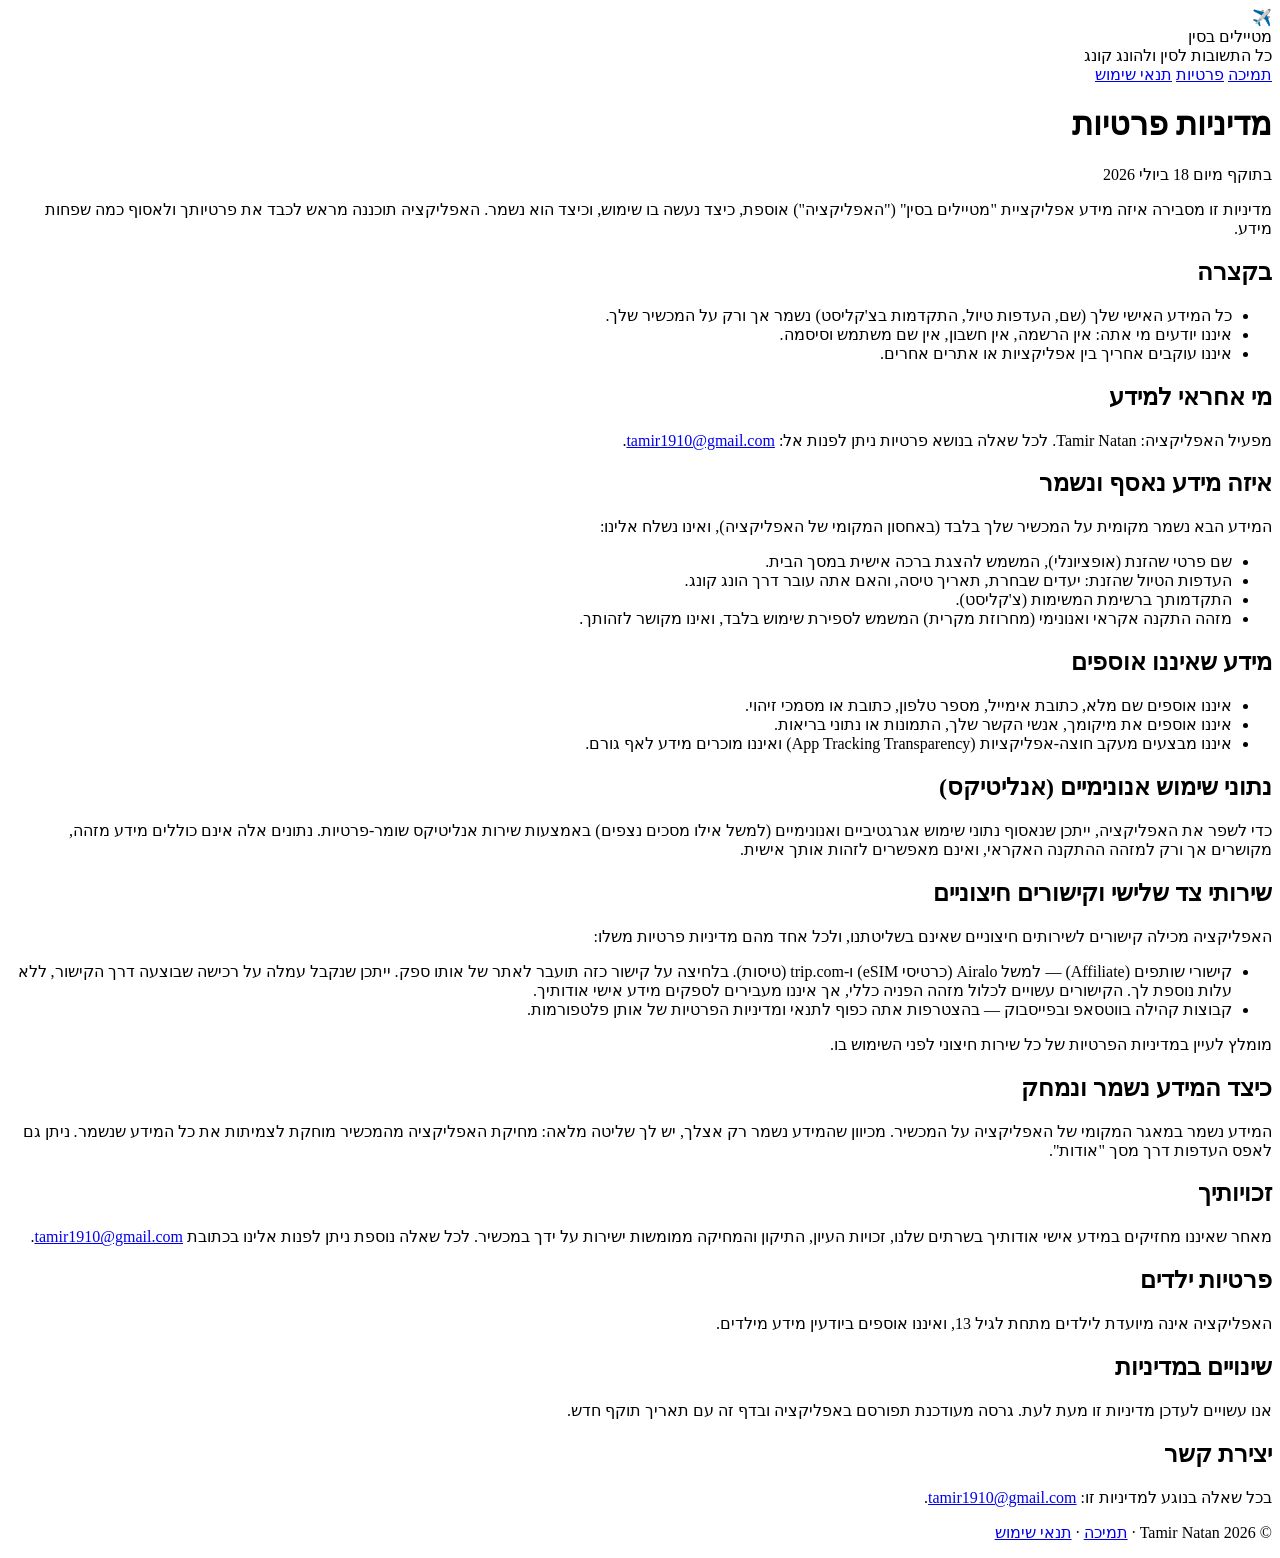
==== privacy.html @ 08089fe1 "Create privacy.html" ====
<!DOCTYPE html>
<html lang="he" dir="rtl">
<head>
<meta charset="utf-8">
<meta name="viewport" content="width=device-width, initial-scale=1">
<title>מדיניות פרטיות — מטיילים בסין</title>
<meta name="description" content="מדיניות הפרטיות של אפליקציית מטיילים בסין. כל המידע האישי נשמר על המכשיר בלבד, ללא הרשמה וללא מעקב.">
<link rel="preconnect" href="https://fonts.googleapis.com">
<link rel="preconnect" href="https://fonts.gstatic.com" crossorigin>
<link href="https://fonts.googleapis.com/css2?family=Heebo:wght@400;500;600;700&display=swap&subset=hebrew,latin" rel="stylesheet">
<link rel="stylesheet" href="style.css">
</head>
<body>

<header class="site">
  <div class="wrap">
    <div class="mark">✈️</div>
    <div>
      <div class="brand-name">מטיילים בסין</div>
      <div class="brand-sub">כל התשובות לסין ולהונג קונג</div>
    </div>
    <nav class="site">
      <a href="index.html">תמיכה</a>
      <a href="privacy.html" aria-current="page">פרטיות</a>
      <a href="terms.html">תנאי שימוש</a>
    </nav>
  </div>
</header>

<main class="wrap">

  <h1>מדיניות פרטיות</h1>
  <div class="effective">בתוקף מיום 18 ביולי 2026</div>

  <p class="lead">מדיניות זו מסבירה איזה מידע אפליקציית "מטיילים בסין" ("האפליקציה") אוספת, כיצד נעשה בו שימוש, וכיצד הוא נשמר. האפליקציה תוכננה מראש לכבד את פרטיותך ולאסוף כמה שפחות מידע.</p>

  <h2>בקצרה</h2>
  <ul>
    <li>כל המידע האישי שלך (שם, העדפות טיול, התקדמות בצ'קליסט) נשמר אך ורק על המכשיר שלך.</li>
    <li>איננו יודעים מי אתה: אין הרשמה, אין חשבון, אין שם משתמש וסיסמה.</li>
    <li>איננו עוקבים אחריך בין אפליקציות או אתרים אחרים.</li>
  </ul>

  <h2>מי אחראי למידע</h2>
  <p>מפעיל האפליקציה: Tamir Natan. לכל שאלה בנושא פרטיות ניתן לפנות אל: <a href="mailto:tamir1910@gmail.com">tamir1910@gmail.com</a>.</p>

  <h2>איזה מידע נאסף ונשמר</h2>
  <p>המידע הבא נשמר מקומית על המכשיר שלך בלבד (באחסון המקומי של האפליקציה), ואינו נשלח אלינו:</p>
  <ul>
    <li>שם פרטי שהזנת (אופציונלי), המשמש להצגת ברכה אישית במסך הבית.</li>
    <li>העדפות הטיול שהזנת: יעדים שבחרת, תאריך טיסה, והאם אתה עובר דרך הונג קונג.</li>
    <li>התקדמותך ברשימת המשימות (צ'קליסט).</li>
    <li>מזהה התקנה אקראי ואנונימי (מחרוזת מקרית) המשמש לספירת שימוש בלבד, ואינו מקושר לזהותך.</li>
  </ul>

  <h2>מידע שאיננו אוספים</h2>
  <ul>
    <li>איננו אוספים שם מלא, כתובת אימייל, מספר טלפון, כתובת או מסמכי זיהוי.</li>
    <li>איננו אוספים את מיקומך, אנשי הקשר שלך, התמונות או נתוני בריאות.</li>
    <li>איננו מבצעים מעקב חוצה-אפליקציות (App Tracking Transparency) ואיננו מוכרים מידע לאף גורם.</li>
  </ul>

  <h2>נתוני שימוש אנונימיים (אנליטיקס)</h2>
  <p>כדי לשפר את האפליקציה, ייתכן שנאסוף נתוני שימוש אגרגטיביים ואנונימיים (למשל אילו מסכים נצפים) באמצעות שירות אנליטיקס שומר-פרטיות. נתונים אלה אינם כוללים מידע מזהה, מקושרים אך ורק למזהה ההתקנה האקראי, ואינם מאפשרים לזהות אותך אישית.</p>

  <h2>שירותי צד שלישי וקישורים חיצוניים</h2>
  <p>האפליקציה מכילה קישורים לשירותים חיצוניים שאינם בשליטתנו, ולכל אחד מהם מדיניות פרטיות משלו:</p>
  <ul>
    <li>קישורי שותפים (Affiliate) — למשל Airalo (כרטיסי eSIM) ו-trip.com (טיסות). בלחיצה על קישור כזה תועבר לאתר של אותו ספק. ייתכן שנקבל עמלה על רכישה שבוצעה דרך הקישור, ללא עלות נוספת לך. הקישורים עשויים לכלול מזהה הפניה כללי, אך איננו מעבירים לספקים מידע אישי אודותיך.</li>
    <li>קבוצות קהילה בווטסאפ ובפייסבוק — בהצטרפות אתה כפוף לתנאי ומדיניות הפרטיות של אותן פלטפורמות.</li>
  </ul>
  <p>מומלץ לעיין במדיניות הפרטיות של כל שירות חיצוני לפני השימוש בו.</p>

  <h2>כיצד המידע נשמר ונמחק</h2>
  <p>המידע נשמר במאגר המקומי של האפליקציה על המכשיר. מכיוון שהמידע נשמר רק אצלך, יש לך שליטה מלאה: מחיקת האפליקציה מהמכשיר מוחקת לצמיתות את כל המידע שנשמר. ניתן גם לאפס העדפות דרך מסך "אודות".</p>

  <h2>זכויותיך</h2>
  <p>מאחר שאיננו מחזיקים במידע אישי אודותיך בשרתים שלנו, זכויות העיון, התיקון והמחיקה ממומשות ישירות על ידך במכשיר. לכל שאלה נוספת ניתן לפנות אלינו בכתובת <a href="mailto:tamir1910@gmail.com">tamir1910@gmail.com</a>.</p>

  <h2>פרטיות ילדים</h2>
  <p>האפליקציה אינה מיועדת לילדים מתחת לגיל 13, ואיננו אוספים ביודעין מידע מילדים.</p>

  <h2>שינויים במדיניות</h2>
  <p>אנו עשויים לעדכן מדיניות זו מעת לעת. גרסה מעודכנת תפורסם באפליקציה ובדף זה עם תאריך תוקף חדש.</p>

  <h2>יצירת קשר</h2>
  <p>בכל שאלה בנוגע למדיניות זו: <a href="mailto:tamir1910@gmail.com">tamir1910@gmail.com</a>.</p>

  <footer class="site">
    <p>© <span id="y">2026</span> Tamir Natan · <a href="index.html">תמיכה</a> · <a href="terms.html">תנאי שימוש</a></p>
  </footer>

</main>

<script>document.getElementById('y').textContent = new Date().getFullYear();</script>
</body>
</html>
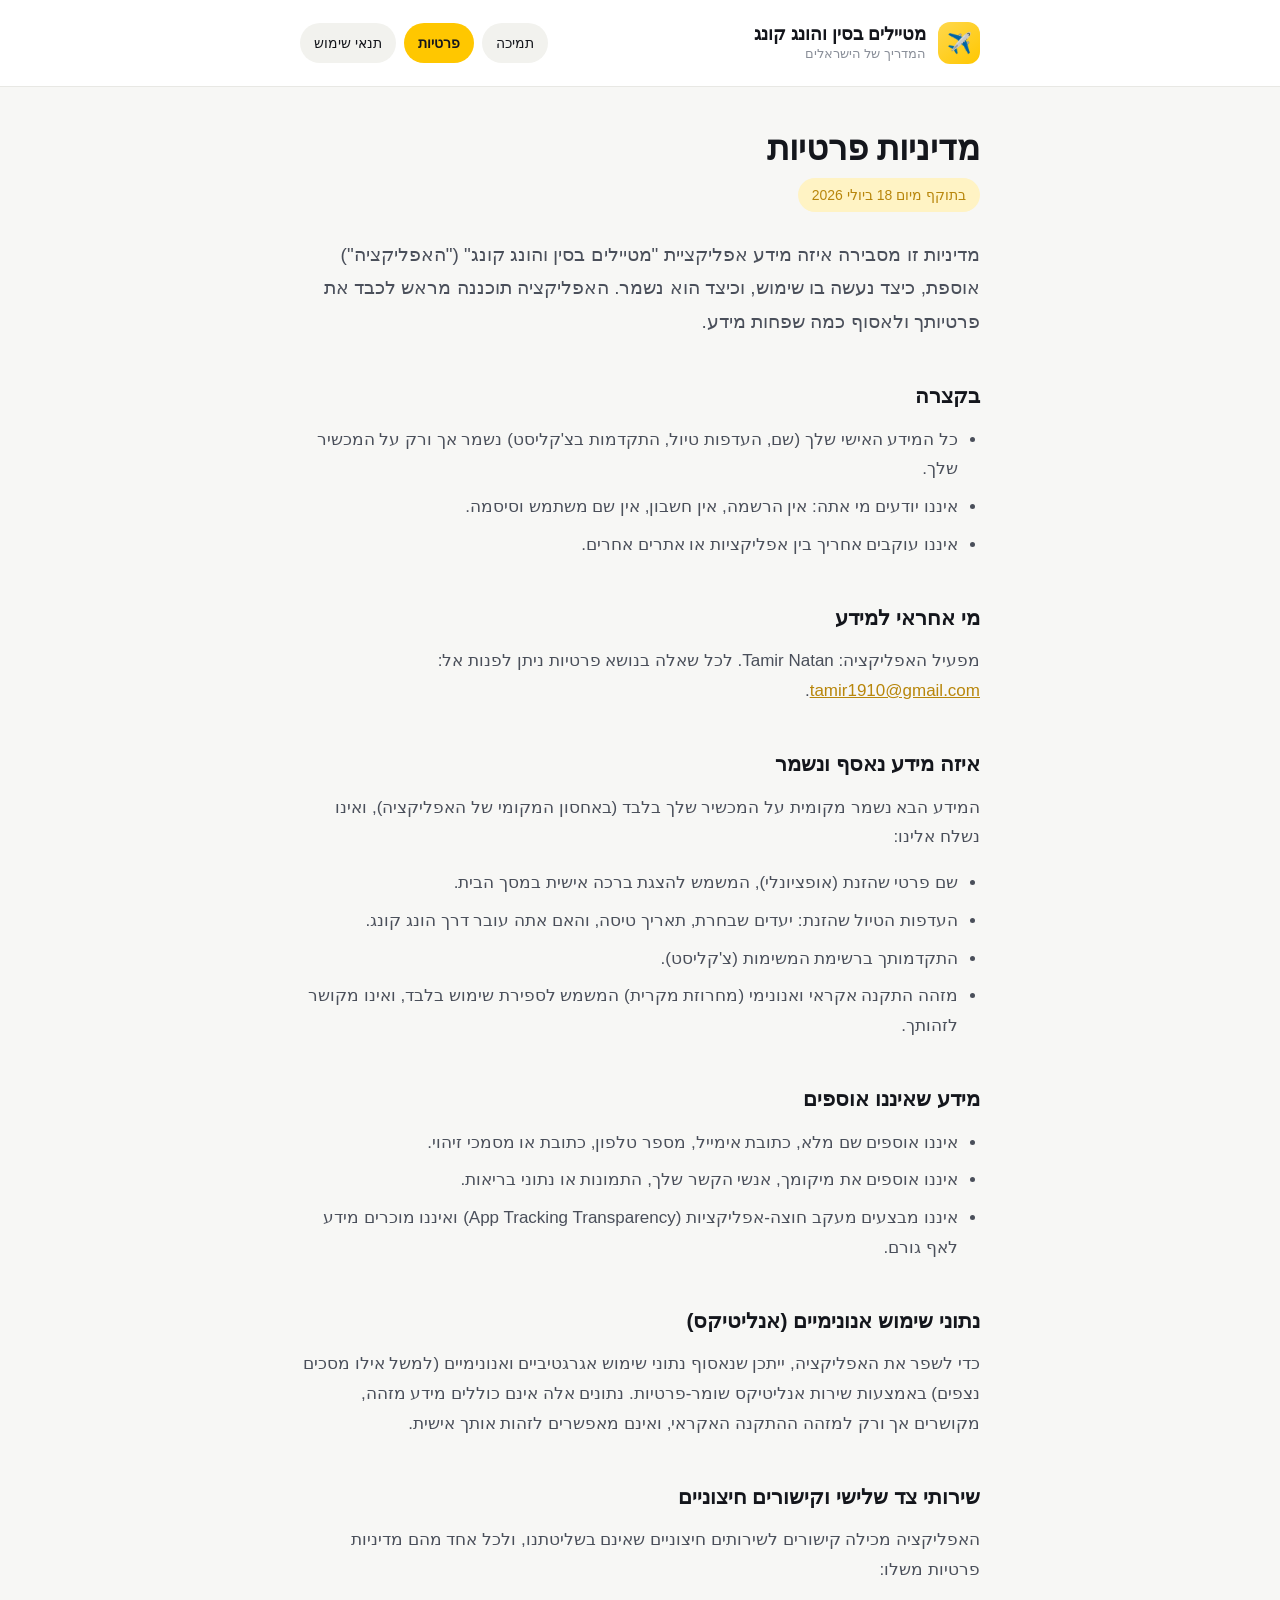
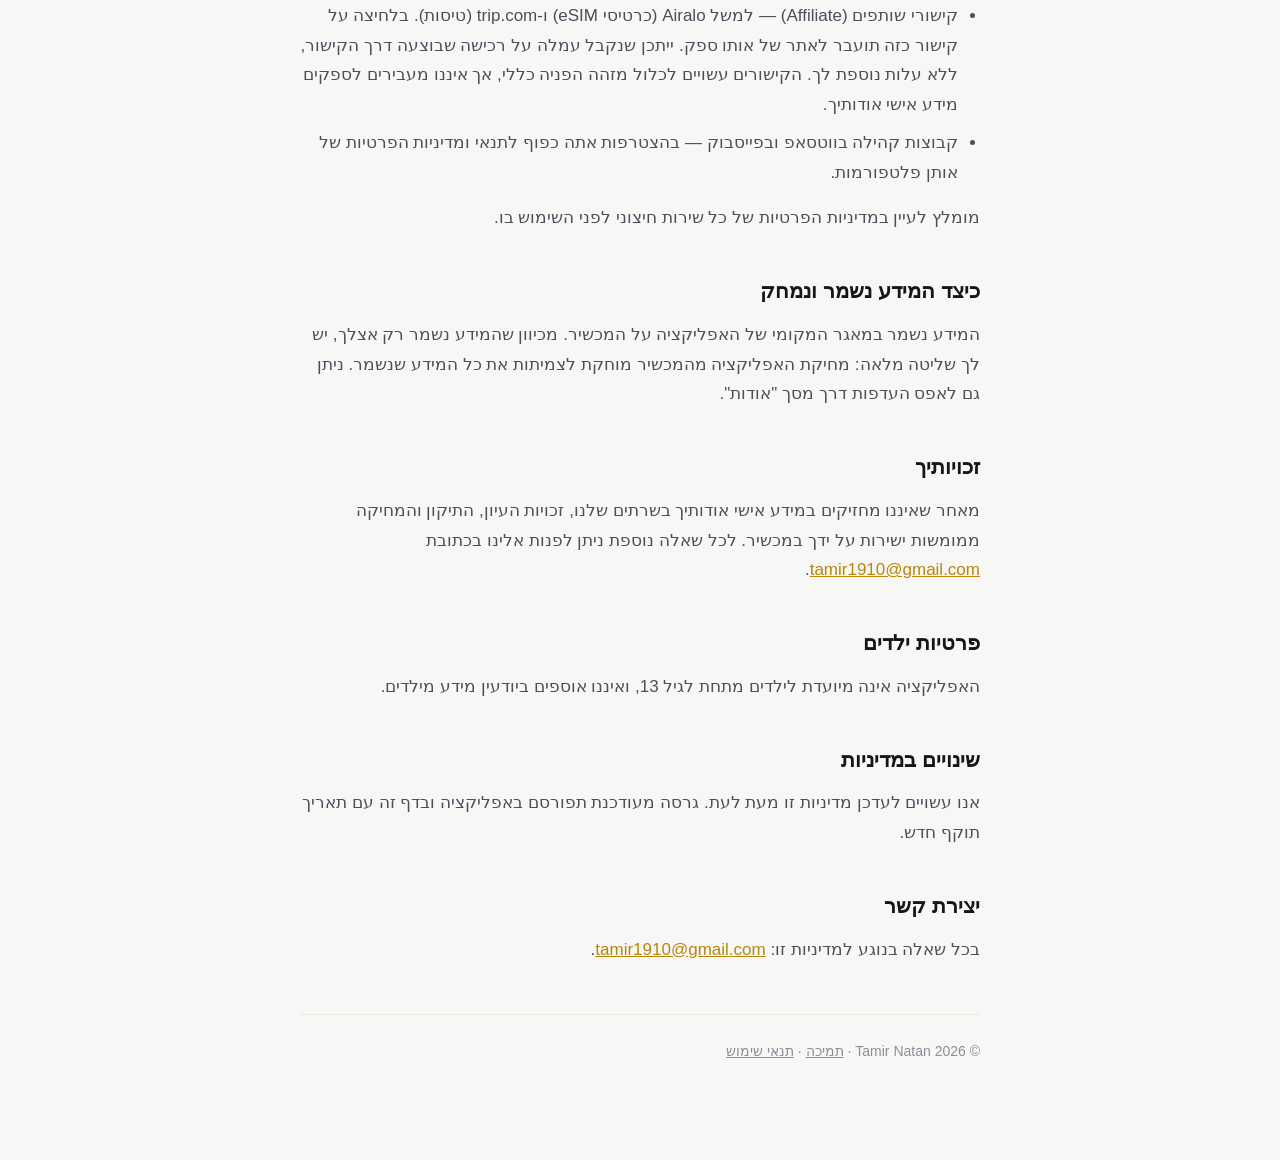
==== commit 2529400b: "Update privacy.html" ====
--- a/privacy.html
+++ b/privacy.html
@@ -3,8 +3,8 @@
 <head>
 <meta charset="utf-8">
 <meta name="viewport" content="width=device-width, initial-scale=1">
-<title>מדיניות פרטיות — מטיילים בסין</title>
-<meta name="description" content="מדיניות הפרטיות של אפליקציית מטיילים בסין. כל המידע האישי נשמר על המכשיר בלבד, ללא הרשמה וללא מעקב.">
+<title>מדיניות פרטיות — מטיילים בסין והונג קונג</title>
+<meta name="description" content="מדיניות הפרטיות של אפליקציית מטיילים בסין והונג קונג. כל המידע האישי נשמר על המכשיר בלבד, ללא הרשמה וללא מעקב.">
 <link rel="preconnect" href="https://fonts.googleapis.com">
 <link rel="preconnect" href="https://fonts.gstatic.com" crossorigin>
 <link href="https://fonts.googleapis.com/css2?family=Heebo:wght@400;500;600;700&display=swap&subset=hebrew,latin" rel="stylesheet">
@@ -16,8 +16,8 @@
   <div class="wrap">
     <div class="mark">✈️</div>
     <div>
-      <div class="brand-name">מטיילים בסין</div>
-      <div class="brand-sub">כל התשובות לסין ולהונג קונג</div>
+      <div class="brand-name">מטיילים בסין והונג קונג</div>
+      <div class="brand-sub">המדריך של הישראלים</div>
     </div>
     <nav class="site">
       <a href="index.html">תמיכה</a>
@@ -32,7 +32,7 @@
   <h1>מדיניות פרטיות</h1>
   <div class="effective">בתוקף מיום 18 ביולי 2026</div>
 
-  <p class="lead">מדיניות זו מסבירה איזה מידע אפליקציית "מטיילים בסין" ("האפליקציה") אוספת, כיצד נעשה בו שימוש, וכיצד הוא נשמר. האפליקציה תוכננה מראש לכבד את פרטיותך ולאסוף כמה שפחות מידע.</p>
+  <p class="lead">מדיניות זו מסבירה איזה מידע אפליקציית "מטיילים בסין והונג קונג" ("האפליקציה") אוספת, כיצד נעשה בו שימוש, וכיצד הוא נשמר. האפליקציה תוכננה מראש לכבד את פרטיותך ולאסוף כמה שפחות מידע.</p>
 
   <h2>בקצרה</h2>
   <ul>
--- a/style.css
+++ b/style.css
@@ -0,0 +1,183 @@
+/* מטיילים בסין — עיצוב הדפים הציבוריים (תואם לשפת העיצוב של האפליקציה) */
+
+:root {
+  --bg: #f7f7f5;
+  --surface: #ffffff;
+  --accent: #ffc700;
+  --accent-dark: #b8860b;
+  --accent-soft: #fff3c4;
+  --text: #14161c;
+  --text-body: #4a4f5a;
+  --text-muted: #8a8f99;
+  --border: #e8e8e4;
+  --radius: 18px;
+}
+
+* { box-sizing: border-box; }
+
+html { -webkit-text-size-adjust: 100%; }
+
+body {
+  margin: 0;
+  padding: 0;
+  direction: rtl;
+  font-family: "Heebo", -apple-system, BlinkMacSystemFont, "Segoe UI", sans-serif;
+  background: var(--bg);
+  color: var(--text-body);
+  line-height: 1.75;
+  font-size: 17px;
+}
+
+.wrap {
+  max-width: 720px;
+  margin: 0 auto;
+  padding: 0 20px 80px;
+}
+
+/* ---------- Header ---------- */
+
+header.site {
+  background: var(--surface);
+  border-bottom: 1px solid var(--border);
+  margin-bottom: 40px;
+}
+
+header.site .wrap {
+  padding-top: 22px;
+  padding-bottom: 22px;
+  display: flex;
+  align-items: center;
+  gap: 12px;
+  flex-wrap: wrap;
+}
+
+.mark {
+  width: 42px;
+  height: 42px;
+  border-radius: 12px;
+  background: linear-gradient(140deg, #ffd84d, var(--accent));
+  display: grid;
+  place-items: center;
+  font-size: 20px;
+  flex: none;
+}
+
+.brand-name {
+  font-weight: 700;
+  font-size: 18px;
+  color: var(--text);
+  line-height: 1.3;
+}
+
+.brand-sub {
+  font-size: 13px;
+  color: var(--text-muted);
+  line-height: 1.3;
+}
+
+nav.site {
+  margin-inline-start: auto;
+  display: flex;
+  gap: 8px;
+  flex-wrap: wrap;
+}
+
+nav.site a {
+  font-size: 14px;
+  color: var(--text);
+  text-decoration: none;
+  padding: 8px 14px;
+  border-radius: 999px;
+  background: #f2f2ee;
+  white-space: nowrap;
+}
+
+nav.site a:hover { background: var(--accent-soft); }
+nav.site a[aria-current="page"] {
+  background: var(--accent);
+  font-weight: 600;
+}
+
+/* ---------- Typography ---------- */
+
+h1 {
+  font-size: 34px;
+  line-height: 1.25;
+  color: var(--text);
+  margin: 0 0 8px;
+  font-weight: 700;
+}
+
+h2 {
+  font-size: 21px;
+  color: var(--text);
+  margin: 40px 0 10px;
+  font-weight: 600;
+}
+
+p { margin: 0 0 16px; }
+
+ul { margin: 0 0 16px; padding-inline-start: 22px; }
+li { margin-bottom: 8px; }
+
+a { color: var(--accent-dark); }
+
+.effective {
+  display: inline-block;
+  font-size: 14px;
+  color: var(--accent-dark);
+  background: var(--accent-soft);
+  padding: 5px 14px;
+  border-radius: 999px;
+  margin-bottom: 26px;
+}
+
+/* ---------- Cards ---------- */
+
+.card {
+  background: var(--surface);
+  border: 1px solid var(--border);
+  border-radius: var(--radius);
+  padding: 26px 28px;
+  margin-bottom: 20px;
+}
+
+.lead {
+  font-size: 19px;
+  color: var(--text-body);
+}
+
+.contact-row {
+  display: flex;
+  align-items: center;
+  gap: 12px;
+  padding: 14px 0;
+  border-bottom: 1px solid var(--border);
+}
+.contact-row:last-child { border-bottom: 0; }
+.contact-row .ico {
+  width: 36px; height: 36px; border-radius: 10px;
+  background: var(--accent-soft);
+  display: grid; place-items: center; flex: none;
+}
+.contact-row .label { font-size: 14px; color: var(--text-muted); }
+.contact-row .value { font-weight: 600; color: var(--text); }
+
+/* ---------- Footer ---------- */
+
+footer.site {
+  border-top: 1px solid var(--border);
+  margin-top: 50px;
+  padding-top: 24px;
+  font-size: 14px;
+  color: var(--text-muted);
+}
+
+footer.site a { color: var(--text-muted); }
+
+@media (max-width: 560px) {
+  body { font-size: 16px; }
+  h1 { font-size: 27px; }
+  .card { padding: 20px; }
+  nav.site { margin-inline-start: 0; width: 100%; }
+}
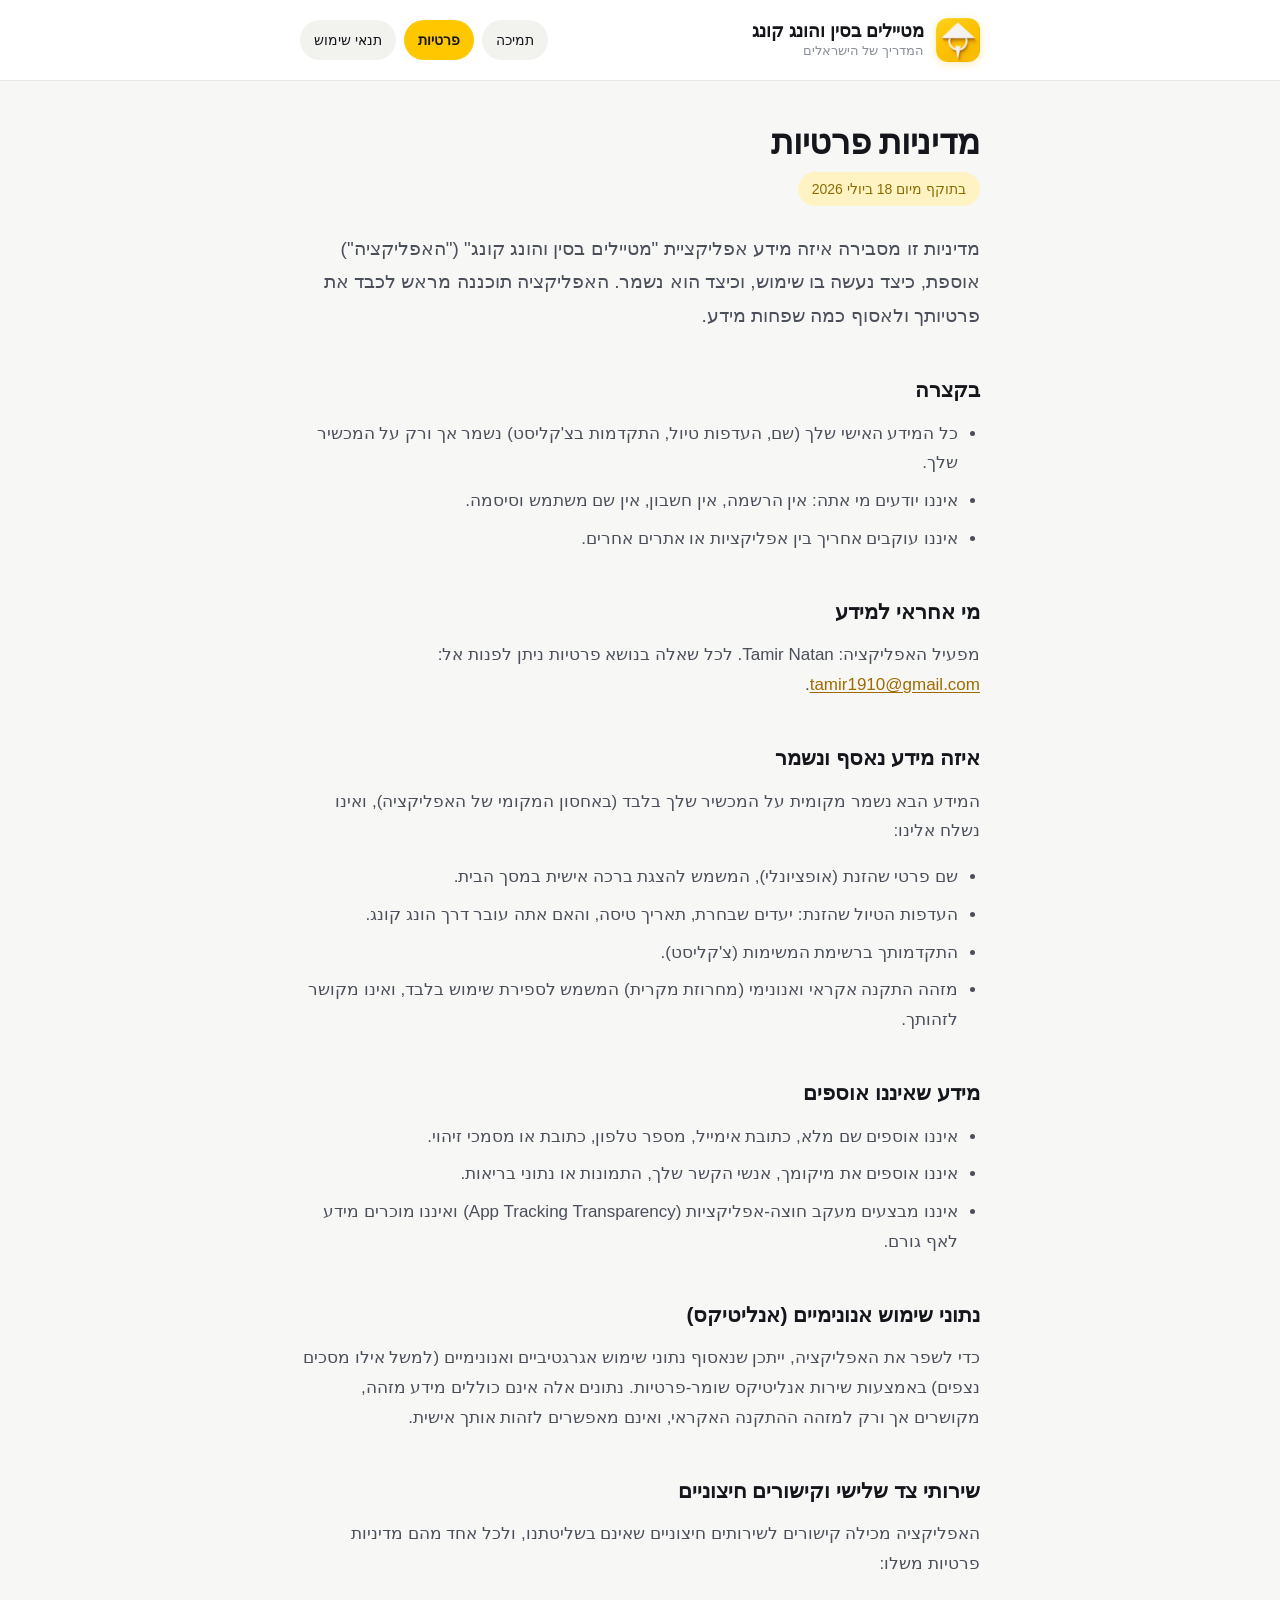
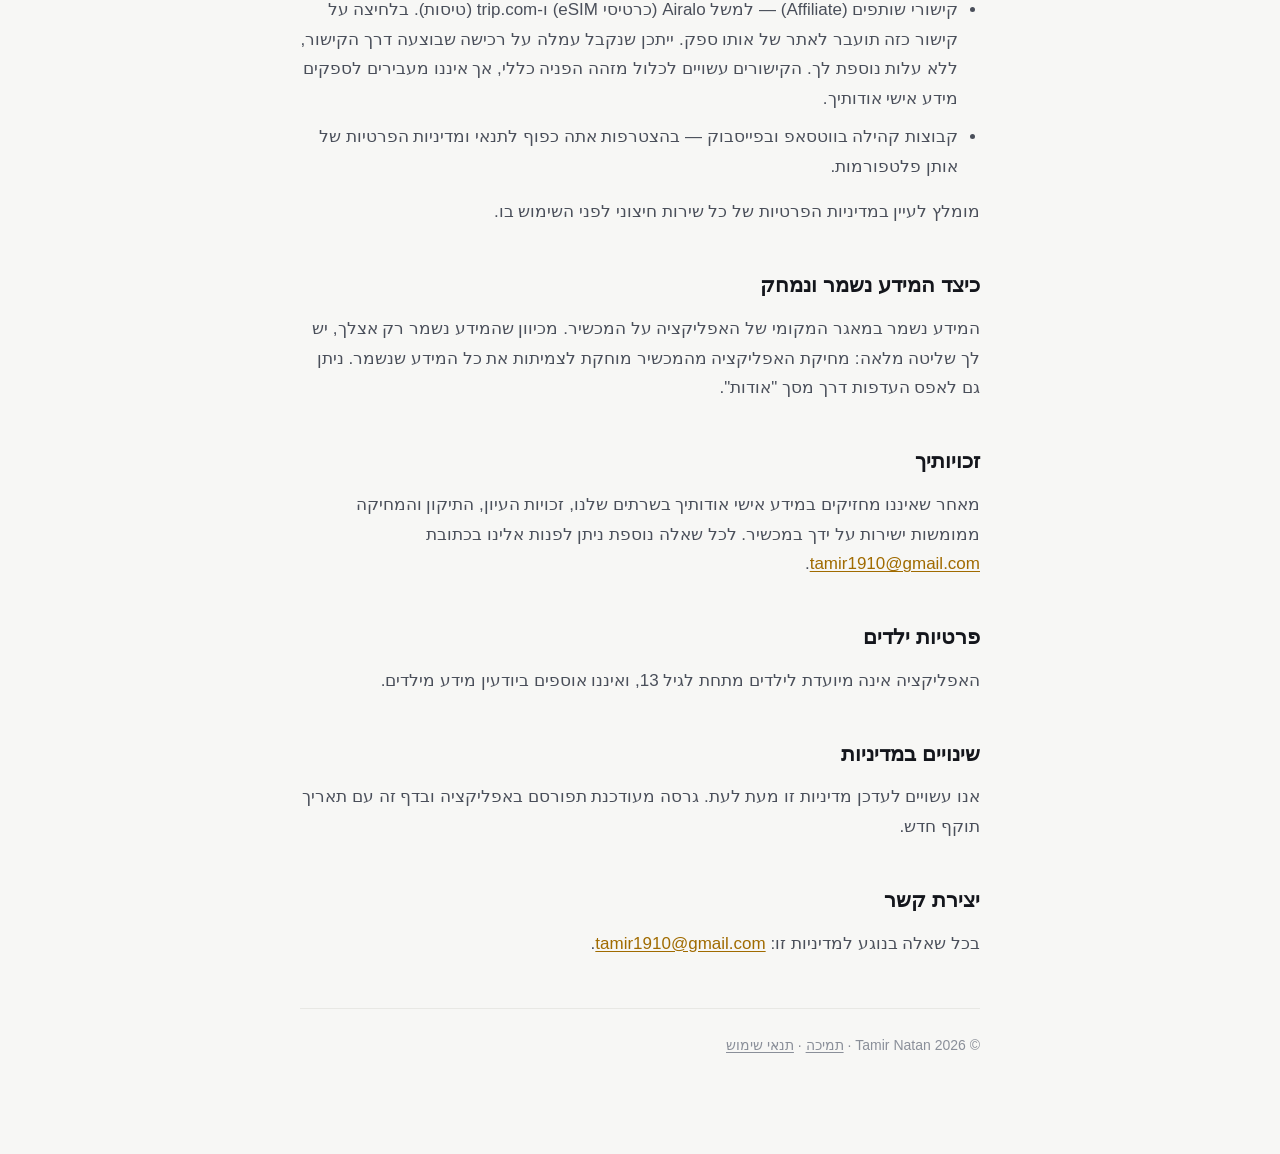
==== commit 925289e9: "Add files via upload" ====
--- a/privacy.html
+++ b/privacy.html
@@ -5,6 +5,18 @@
 <meta name="viewport" content="width=device-width, initial-scale=1">
 <title>מדיניות פרטיות — מטיילים בסין והונג קונג</title>
 <meta name="description" content="מדיניות הפרטיות של אפליקציית מטיילים בסין והונג קונג. כל המידע האישי נשמר על המכשיר בלבד, ללא הרשמה וללא מעקב.">
+<meta name="theme-color" content="#ffc700">
+
+<link rel="icon" type="image/png" href="favicon-64.png">
+<link rel="apple-touch-icon" href="apple-touch-icon.png">
+
+<meta property="og:type" content="website">
+<meta property="og:site_name" content="מטיילים בסין והונג קונג">
+<meta property="og:title" content="מדיניות פרטיות — מטיילים בסין והונג קונג">
+<meta property="og:description" content="כל המידע האישי נשמר על המכשיר בלבד — ללא הרשמה, ללא חשבון וללא מעקב.">
+<meta property="og:image" content="og-cover.png">
+<meta name="twitter:card" content="summary_large_image">
+
 <link rel="preconnect" href="https://fonts.googleapis.com">
 <link rel="preconnect" href="https://fonts.gstatic.com" crossorigin>
 <link href="https://fonts.googleapis.com/css2?family=Heebo:wght@400;500;600;700&display=swap&subset=hebrew,latin" rel="stylesheet">
@@ -14,7 +26,7 @@
 
 <header class="site">
   <div class="wrap">
-    <div class="mark">✈️</div>
+    <img class="mark" src="icon-192.png" width="44" height="44" alt="הסמל של מטיילים בסין והונג קונג">
     <div>
       <div class="brand-name">מטיילים בסין והונג קונג</div>
       <div class="brand-sub">המדריך של הישראלים</div>
--- a/style.css
+++ b/style.css
@@ -1,21 +1,43 @@
-/* מטיילים בסין — עיצוב הדפים הציבוריים (תואם לשפת העיצוב של האפליקציה) */
+/* מטיילים בסין והונג קונג — עיצוב הדפים הציבוריים (תואם לשפת העיצוב של האפליקציה) */
 
 :root {
   --bg: #f7f7f5;
   --surface: #ffffff;
+  --surface-2: #f2f2ee;
   --accent: #ffc700;
-  --accent-dark: #b8860b;
+  --accent-strong: #f5b900;
+  --accent-dark: #a06b00;
   --accent-soft: #fff3c4;
+  --accent-soft-text: #8a6d00;
   --text: #14161c;
   --text-body: #4a4f5a;
   --text-muted: #8a8f99;
   --border: #e8e8e4;
+  --shadow: 0 1px 2px rgba(20, 22, 28, .04), 0 8px 24px rgba(20, 22, 28, .05);
   --radius: 18px;
 }
 
+@media (prefers-color-scheme: dark) {
+  :root {
+    --bg: #0e0c0a;
+    --surface: #1a1712;
+    --surface-2: #24201a;
+    --accent: #ffd24d;
+    --accent-strong: #f0bc2e;
+    --accent-dark: #ffe08a;
+    --accent-soft: #3a3115;
+    --accent-soft-text: #ffe08a;
+    --text: #f5f5f2;
+    --text-body: #c9cdd6;
+    --text-muted: #8b8f98;
+    --border: #2c281f;
+    --shadow: 0 1px 2px rgba(0, 0, 0, .3), 0 10px 30px rgba(0, 0, 0, .35);
+  }
+}
+
 * { box-sizing: border-box; }
 
-html { -webkit-text-size-adjust: 100%; }
+html { -webkit-text-size-adjust: 100%; scroll-behavior: smooth; }
 
 body {
   margin: 0;
@@ -26,6 +48,7 @@
   color: var(--text-body);
   line-height: 1.75;
   font-size: 17px;
+  -webkit-font-smoothing: antialiased;
 }
 
 .wrap {
@@ -40,11 +63,16 @@
   background: var(--surface);
   border-bottom: 1px solid var(--border);
   margin-bottom: 40px;
+  position: sticky;
+  top: 0;
+  z-index: 10;
+  backdrop-filter: saturate(180%) blur(12px);
+  -webkit-backdrop-filter: saturate(180%) blur(12px);
 }
 
 header.site .wrap {
-  padding-top: 22px;
-  padding-bottom: 22px;
+  padding-top: 18px;
+  padding-bottom: 18px;
   display: flex;
   align-items: center;
   gap: 12px;
@@ -52,14 +80,12 @@
 }
 
 .mark {
-  width: 42px;
-  height: 42px;
+  width: 44px;
+  height: 44px;
   border-radius: 12px;
-  background: linear-gradient(140deg, #ffd84d, var(--accent));
-  display: grid;
-  place-items: center;
-  font-size: 20px;
   flex: none;
+  display: block;
+  box-shadow: 0 2px 8px rgba(245, 185, 0, .28);
 }
 
 .brand-name {
@@ -88,13 +114,15 @@
   text-decoration: none;
   padding: 8px 14px;
   border-radius: 999px;
-  background: #f2f2ee;
+  background: var(--surface-2);
   white-space: nowrap;
+  transition: background .15s ease;
 }
 
 nav.site a:hover { background: var(--accent-soft); }
 nav.site a[aria-current="page"] {
   background: var(--accent);
+  color: #14161c;
   font-weight: 600;
 }
 
@@ -106,6 +134,7 @@
   color: var(--text);
   margin: 0 0 8px;
   font-weight: 700;
+  letter-spacing: -.01em;
 }
 
 h2 {
@@ -120,12 +149,17 @@
 ul { margin: 0 0 16px; padding-inline-start: 22px; }
 li { margin-bottom: 8px; }
 
-a { color: var(--accent-dark); }
+strong { color: var(--text); }
+
+a {
+  color: var(--accent-dark);
+  text-underline-offset: 2px;
+}
 
 .effective {
   display: inline-block;
   font-size: 14px;
-  color: var(--accent-dark);
+  color: var(--accent-soft-text);
   background: var(--accent-soft);
   padding: 5px 14px;
   border-radius: 999px;
@@ -140,12 +174,27 @@
   border-radius: var(--radius);
   padding: 26px 28px;
   margin-bottom: 20px;
-}
+  box-shadow: var(--shadow);
+}
+
+.card > p:last-child { margin-bottom: 0; }
 
 .lead {
   font-size: 19px;
   color: var(--text-body);
 }
+
+/* FAQ items inside a card */
+.faq { padding: 18px 0; border-bottom: 1px solid var(--border); }
+.faq:first-child { padding-top: 0; }
+.faq:last-child { padding-bottom: 0; border-bottom: 0; }
+.faq h3 {
+  margin: 0 0 6px;
+  font-size: 17px;
+  font-weight: 600;
+  color: var(--text);
+}
+.faq p { margin: 0; }
 
 .contact-row {
   display: flex;
@@ -156,12 +205,31 @@
 }
 .contact-row:last-child { border-bottom: 0; }
 .contact-row .ico {
-  width: 36px; height: 36px; border-radius: 10px;
+  width: 38px; height: 38px; border-radius: 10px;
   background: var(--accent-soft);
   display: grid; place-items: center; flex: none;
+  font-size: 18px;
 }
 .contact-row .label { font-size: 14px; color: var(--text-muted); }
 .contact-row .value { font-weight: 600; color: var(--text); }
+.contact-row .value a { color: var(--accent-dark); }
+
+/* email call-to-action button */
+.btn {
+  display: inline-flex;
+  align-items: center;
+  gap: 8px;
+  background: var(--accent);
+  color: #14161c;
+  font-weight: 600;
+  font-size: 16px;
+  text-decoration: none;
+  padding: 12px 22px;
+  border-radius: 999px;
+  box-shadow: 0 4px 14px rgba(245, 185, 0, .3);
+  transition: transform .12s ease, box-shadow .12s ease;
+}
+.btn:hover { transform: translateY(-1px); box-shadow: 0 6px 18px rgba(245, 185, 0, .38); }
 
 /* ---------- Footer ---------- */
 
@@ -179,5 +247,6 @@
   body { font-size: 16px; }
   h1 { font-size: 27px; }
   .card { padding: 20px; }
+  header.site .wrap { gap: 10px; }
   nav.site { margin-inline-start: 0; width: 100%; }
 }
